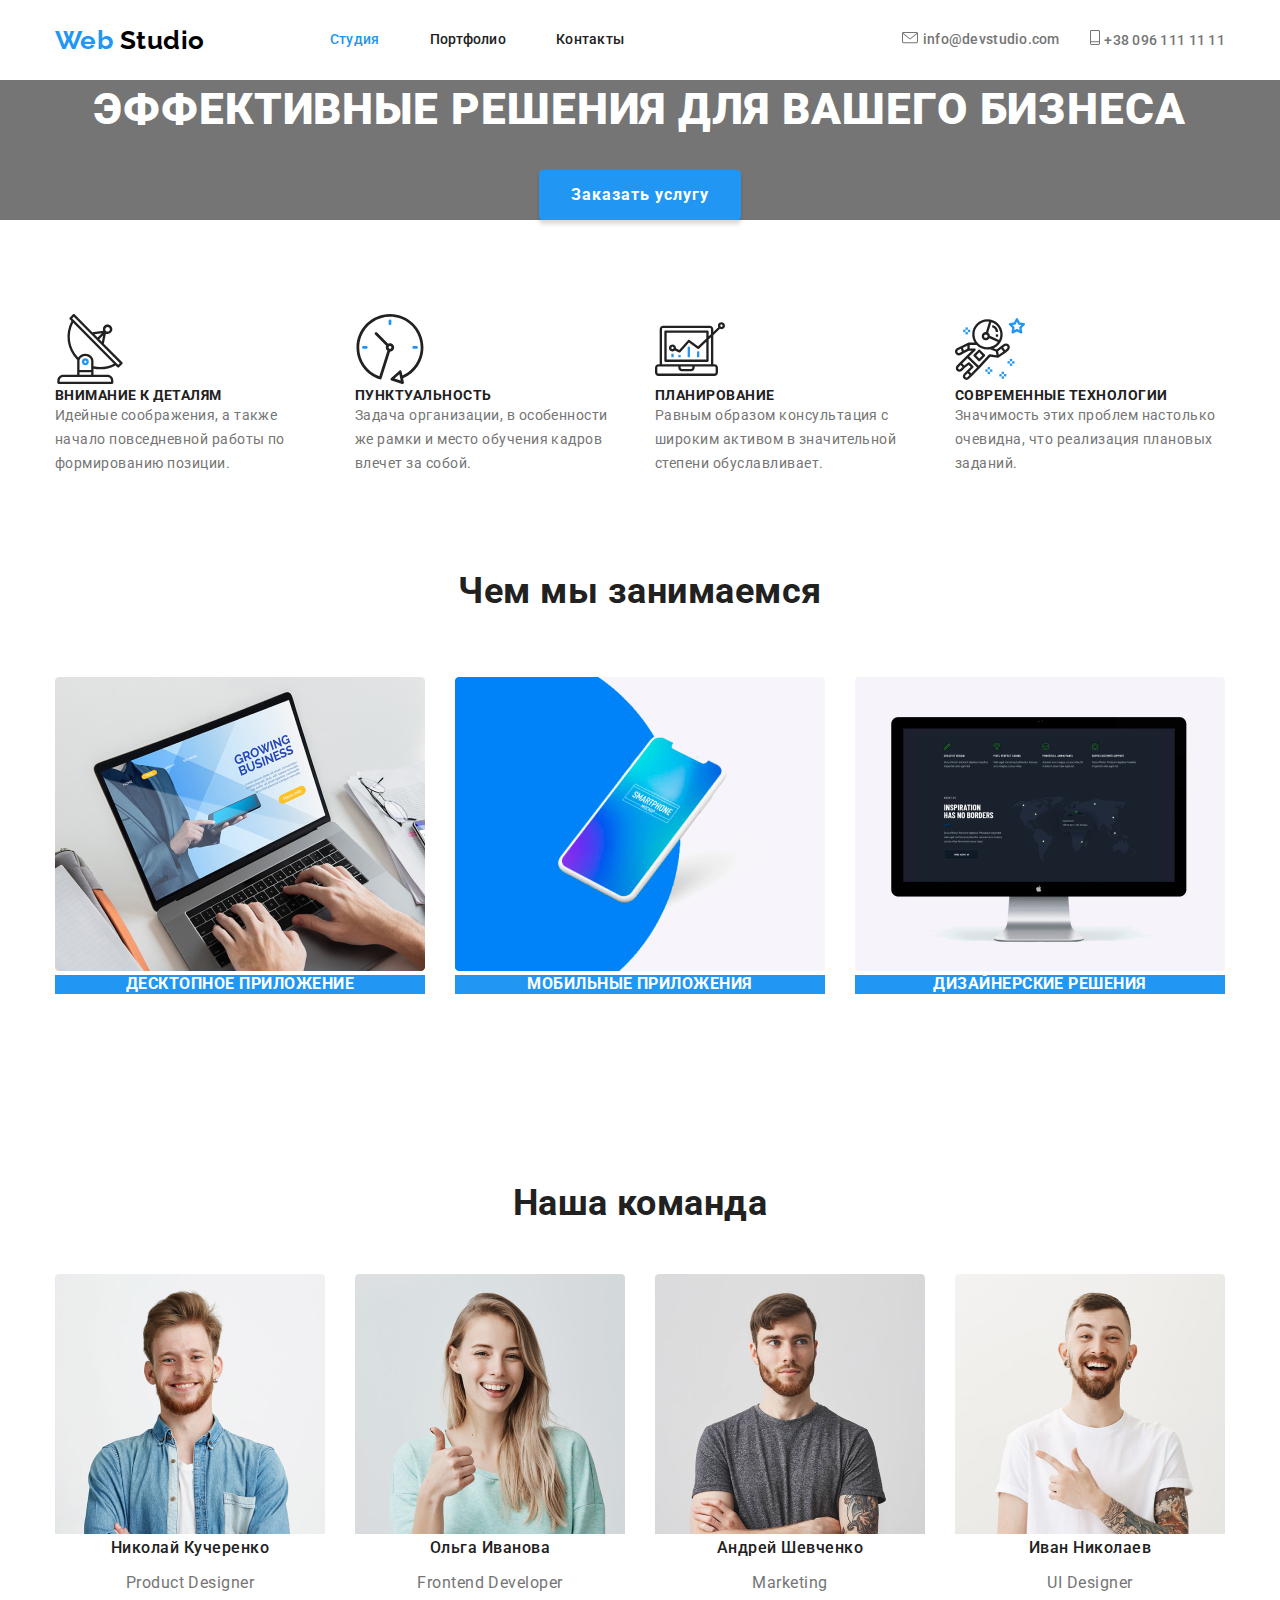
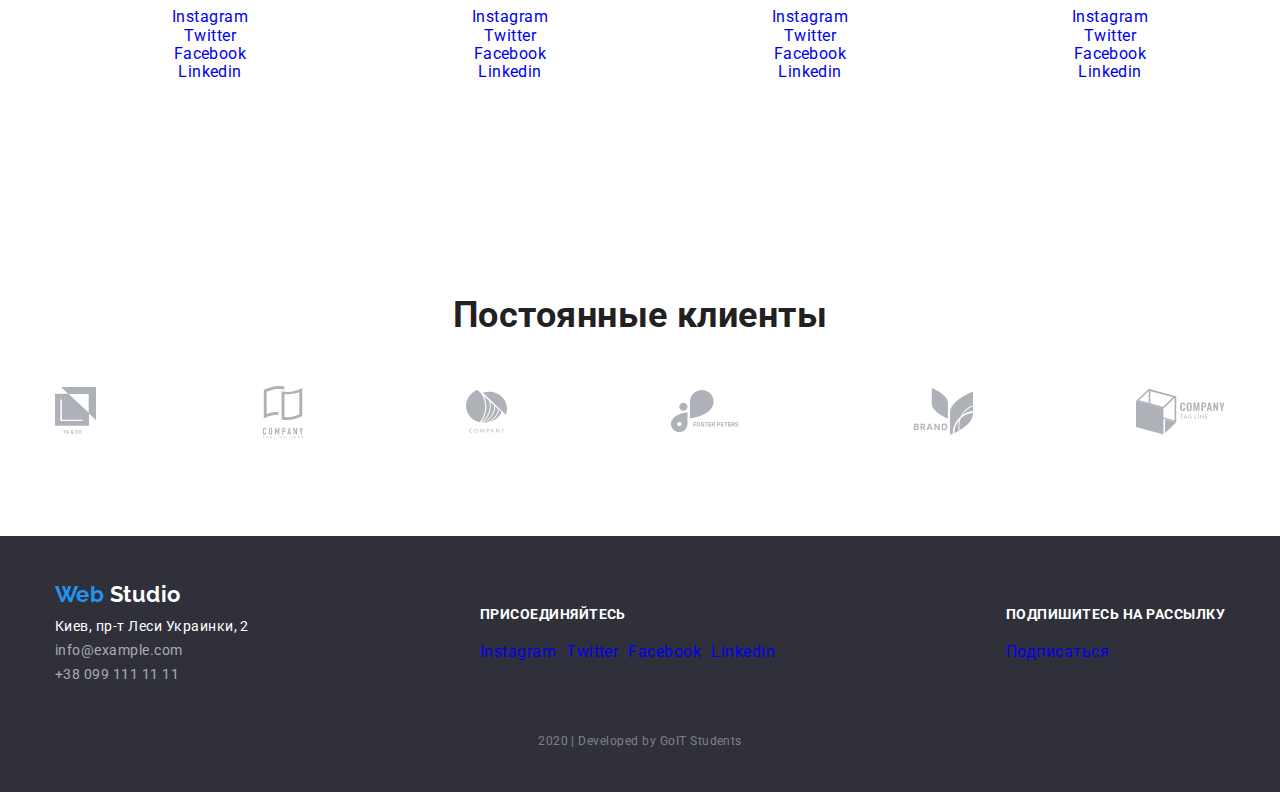
==== index.html @ 5008629b "home-work-3-ready" ====
<!DOCTYPE html>
<html lang="ru">
  <head>
    <meta charset="UTF-8" />
    <meta name="viewport" content="width=device-width, initial-scale=1.0" />
    <title>Web Studio</title>
    <link
      href="https://fonts.googleapis.com/css2?family=Raleway:wght@700&family=Roboto:wght@400;700;900&display=swap"
      rel="stylesheet"
    />
    <link
      rel="stylesheet"
      href="https://cdnjs.cloudflare.com/ajax/libs/modern-normalize/0.6.0/modern-normalize.min.css"
    />
    <link rel="stylesheet" href="./css/styles.css" />
  </head>
  <body>
    <!--Шапка сайта-->
    <header>
      <div class="container header">
        <nav class="main-nav">
          <a class="header-logo" href="./"
            ><span class="logo-blue-part">Web </span>Studio</a
          >
          <ul class="list">
            <li class="item">
              <a class="header-link current" href="#">Студия</a>
            </li>
            <li class="item">
              <a class="header-link" href="./portfolio.html">Портфолио</a>
            </li>
            <li class="item"><a class="header-link" href="#">Контакты</a></li>
          </ul>
        </nav>
        <address class="header-address">
          <ul class="list header-address">
            <li>
              <img src="./images/envelope-icon.svg" alt="" />
              <a class="header-link address" href="mailto:info@devstudio.com"
                >info@devstudio.com</a
              >
            </li>
            <li>
              <img src="./images/phone-icon.svg" alt="" />
              <a class="header-link address" href="tel:+380961111111"
                >+38 096 111 11 11</a
              >
            </li>
          </ul>
        </address>
      </div>
    </header>
    <main>
      <!--Герой-->
      <section class="section-hero">
        <h1 class="hero-title">Эффективные решения для вашего бизнеса</h1>
        <a class="hero-button" href="#">Заказать услугу</a>
      </section>
      <!--Преимущества-->
      <section>
        <div class="container">
          <h2 class="features-title">Наши преимущества</h2>
          <ul class="features-list">
            <li class="feature-item">
              <img src="./images/advantage-1.svg" alt="" />
              <h3 class="feature-title">Внимание к деталям</h3>
              <p class="feature-text">
                Идейные соображения, а также начало повседневной работы по
                формированию позиции.
              </p>
            </li>
            <li class="feature-item">
              <img src="./images/advantage-2.svg" alt="" />
              <h3 class="feature-title">Пунктуальность</h3>
              <p class="feature-text">
                Задача организации, в особенности же рамки и место обучения
                кадров влечет за собой.
              </p>
            </li>
            <li class="feature-item">
              <img src="./images/advantage-3.svg" alt="" />
              <h3 class="feature-title">Планирование</h3>
              <p class="feature-text">
                Равным образом консультация с широким активом в значительной
                степени обуславливает.
              </p>
            </li>
            <li class="feature-item">
              <img src="./images/advantage-4.svg" alt="" />
              <h3 class="feature-title">Современные технологии</h3>
              <p class="feature-text">
                Значимость этих проблем настолько очевидна, что реализация
                плановых заданий.
              </p>
            </li>
          </ul>
        </div>
      </section>
      <!--Наши услуги-->
      <section>
        <div class="container services">
          <h2 class="page-title">Чем мы занимаемся</h2>
          <ul class="services-list">
            <li class="services-item">
              <img src="./images/service-1.jpg" alt="" width="370" />
              <a class="services" href="#"
                ><h3 class="services-title">Десктопное приложение</h3></a
              >
            </li>
            <li class="services-item">
              <img src="./images/service-2.jpg" alt="" width="370" />
              <a class="services" href="#">
                <h3 class="services-title">Мобильные приложения</h3>
              </a>
            </li>
            <li class="services-item">
              <img src="./images/service-3.jpg" alt="" width="370" />
              <a class="services" href="#"
                ><h3 class="services-title">Дизайнерские решения</h3></a
              >
            </li>
          </ul>
        </div>
      </section>
      <!--Наша команда-->
      <section>
        <div class="container our-team">
          <h2 class="page-title">Наша команда</h2>
          <ul class="team-list">
            <li class="team-list-item">
              <img src="./images/team-card-1.jpg" alt="" width="270" />
              <h3 class="team-text name">Николай Кучеренко</h3>
              <p class="team-text position" lang="en">Product Designer</p>
              <ul>
                <li><a href="#" aria-label="Instagram">Instagram</a></li>
                <li><a href="#" aria-label="Twitter">Twitter</a></li>
                <li><a href="#" aria-label="Facebook">Facebook</a></li>
                <li><a href="#" aria-label="Linkedin">Linkedin</a></li>
              </ul>
            </li>
            <li class="team-list-item">
              <img src="./images/team-card-2.jpg" alt="" width="270" />
              <h3 class="team-text name">Ольга Иванова</h3>
              <p class="team-text position" lang="en">Frontend Developer</p>
              <ul>
                <li><a href="#" aria-label="Instagram">Instagram</a></li>
                <li><a href="#" aria-label="Twitter">Twitter</a></li>
                <li><a href="#" aria-label="Facebook">Facebook</a></li>
                <li><a href="#" aria-label="Linkedin">Linkedin</a></li>
              </ul>
            </li>
            <li class="team-list-item">
              <img src="./images/team-card-3.jpg" alt="" width="270" />
              <h3 class="team-text name">Андрей Шевченко</h3>
              <p class="team-text position" lang="en">Marketing</p>
              <ul>
                <li><a href="#" aria-label="Instagram">Instagram</a></li>
                <li><a href="#" aria-label="Twitter">Twitter</a></li>
                <li><a href="#" aria-label="Facebook">Facebook</a></li>
                <li><a href="#" aria-label="Linkedin">Linkedin</a></li>
              </ul>
            </li>
            <li class="team-list-item">
              <img src="./images/team-card-4.jpg" alt="" width="270" />
              <h3 class="team-text name">Иван Николаев</h3>
              <p class="team-text position" lang="en">UI Designer</p>
              <ul>
                <li><a href="#" aria-label="Instagram">Instagram</a></li>
                <li><a href="#" aria-label="Twitter">Twitter</a></li>
                <li><a href="#" aria-label="Facebook">Facebook</a></li>
                <li><a href="#" aria-label="Linkedin">Linkedin</a></li>
              </ul>
            </li>
          </ul>
        </div>
      </section>
      <!--Постоянные клиенты-->
      <section>
        <div class="container">
          <h2 class="page-title clients">Постоянные клиенты</h2>
          <ul class="our-clients">
            <li>
              <a href="#"
                ><img src="./images/logo-1.svg" alt="Первая компания"
              /></a>
            </li>
            <li>
              <a href="#"
                ><img src="./images/logo-2.svg" alt="Вторая компания"
              /></a>
            </li>
            <li>
              <a href="#"
                ><img src="./images/logo-3.svg" alt="Третья компания"
              /></a>
            </li>
            <li>
              <a href="#"
                ><img src="./images/logo-4.svg" alt="Четвертая компания"
              /></a>
            </li>
            <li>
              <a href="#"
                ><img src="./images/logo-5.svg" alt="Пятая компания"
              /></a>
            </li>
            <li>
              <a href="#"
                ><img src="./images/logo-6.svg" alt="Шестая компания"
              /></a>
            </li>
          </ul>
        </div>
      </section>
    </main>
    <!--Футер-->
    <footer>
      <div class="container footer">
        <div>
          <p class="footer-logo">
            <span class="logo-blue-part">Web </span>Studio
          </p>
          <address class="footer-address">
            <a
              class="street-address"
              href="https://goo.gl/maps/AHvPFj1Ru8a15xB27"
              >Киев, пр-т Леси Украинки, 2</a
            ><br />
            <a class="footer-contact" href="mailto:info@example.com">
              info@example.com </a
            ><br />
            <a class="footer-contact" href="tel:+380961111111">
              +38 099 111 11 11</a
            >
          </address>
        </div>
        <div>
          <h2 class="footer-invitations">Присоединяйтесь</h2>
          <ul class="footer-invitations-list">
            <li><a href="#" aria-label="Instagram">Instagram</a></li>
            <li><a href="#" aria-label="Twitter">Twitter</a></li>
            <li><a href="#" aria-label="Facebook">Facebook</a></li>
            <li><a href="#" aria-label="Linkedin">Linkedin</a></li>
          </ul>
        </div>
        <div>
          <h2 class="footer-invitations">Подпишитесь на рассылку</h2>
          <a href="#">Подписаться</a>
        </div>
      </div>
      <p class="developer-name">2020 | Developed by GoIT Students</p>
    </footer>
  </body>
</html>
---- css/styles.css ----
:root {
  --primary-text-color: #757575;
  --title-text-color: #212121;
  --primary-blue-color: #2196f3;
  --logo-studio-color: #000000;
  --primary-white-color: #ffffff;
  --footer-address-color: rgba(255, 255, 255, 0.6);
  box-sizing: border-box;
}
body {
  font-family: Roboto, sans-serif;
  background-color: var(--primary-white-color);
  letter-spacing: 0.03em;
  color: var(--primary-text-color);
}
*,
*::before,
*::after {
  box-sizing: inherit;
}
li {
  list-style: none;
}
a {
  text-decoration: none;
}
h1,
h2,
h3,
h4 {
  margin-top: 0;
  margin-bottom: 0;
}
.list {
  margin-top: 0;
  margin-bottom: 0;
}
/*header*/
.container {
  width: 1200px;
  padding-left: 15px;
  padding-right: 15px;
  margin: 0 auto;
}
.header {
  display: flex;
  align-items: center;
}
.container .header ul {
  margin-top: 0;
  margin-bottom: 0;
}
.main-nav {
  display: flex;
  align-items: inherit;
}
.list {
  display: flex;
}
.list .item + .item {
  margin-left: 50px;
}
.header-logo {
  margin-right: 85px;

  font-family: Raleway;
  font-weight: 700;
  font-size: 26px;
  line-height: 1.19;
  color: var(--logo-studio-color);
}
.logo-blue-part {
  color: var(--primary-blue-color);
}
.header-link {
  font-weight: 500;
  font-size: 14px;
  line-height: 1.14;
  letter-spacing: 0.02em;
  color: var(--title-text-color);
}
.header-link:hover,
.header-link:focus {
  color: var(--primary-blue-color);
}
.header-link.current {
  color: var(--primary-blue-color);
}
.main-nav .header-link {
  display: block;
  padding-top: 32px;
  padding-bottom: 32px;
}
.header-address {
  margin-left: auto;
  display: flex;
}
.header-address li + li {
  margin-left: 30px;
}
.address {
  color: var(--primary-text-color);
  font-style: normal;
}
/*Hero*/
.section-hero {
  text-align: center;
  color: var(--primary-white-color);
  background-color: var(--primary-text-color);
  letter-spacing: 0.06em;
}
.hero-title {
  margin-bottom: 30px;

  font-weight: 900;
  font-size: 44px;
  line-height: 1.36;
  text-transform: uppercase;
}
.hero-button {
  display: inline-block;
  border-radius: 4px;
  padding: 10px 32px;

  min-width: 200px;
  background-color: var(--primary-blue-color);
  box-shadow: 0px 4px 4px rgba(0, 0, 0, 0.15);

  font-weight: 700;
  font-size: 16px;
  line-height: 1.87;
  color: inherit;
  text-align: center;
}
/*Features*/
.features-list {
  display: flex;
  padding: 0;
  justify-content: space-between;
  margin-top: 94px;
  margin-bottom: 94px;
}
.feature-item {
  width: calc((100% - 90px) / 4);
}
.feature-item:not(:last-child) {
  margin-right: 30px;
}
.features-title {
  display: none;
}
.feature-title {
  font-weight: 700;
  font-size: 14px;
  line-height: 1.14;
  text-transform: uppercase;
  color: var(--title-text-color);
}
.feature-text {
  font-size: 14px;
  line-height: 1.71;
  margin: 0;
}
/*Services*/
.services {
  margin-bottom: 94px;
}
.services-list {
  display: flex;
  align-items: center;
  justify-content: space-between;
  margin: -15px;
  margin-top: 50px;
  padding-left: 0;
}
.services-item {
  width: 370px;
  margin: 15px;
}
.page-title {
  font-weight: 700;
  font-size: 36px;
  line-height: 1.17;
  text-align: center;
  color: var(--title-text-color);
}
.services {
  text-align: center;
  font-weight: bold;
  font-size: 14px;
  line-height: 1.14;
  color: var(--primary-white-color);
}
.services-title {
  width: 370px;

  background-color: var(--primary-blue-color);
  text-transform: uppercase;
}
/*Our team*/
.our-team {
  text-align: center;
  padding-top: 94px;
  padding-bottom: 94px;
  margin-bottom: 94px;
}
.team-list {
  display: flex;
  align-items: center;
  padding: 0;
  padding-bottom: 24px;
  justify-content: space-between;
  margin-top: 50px;
  margin-bottom: 0px;
}
.team-list-item {
  width: calc((100% - 90px) / 4);
}
.team-list-item:not(:last-child) {
  margin-right: 30px;
}
.team-text {
  font-size: 16px;
  line-height: 1.19;
}
.name {
  color: var(--title-text-color);
  font-weight: 500;
}
/*Постоянные клиенты*/
.our-clients {
  display: flex;
  align-items: center;
  justify-content: space-between;
  padding: 0;
  margin-top: 50px;
  margin-bottom: 94px;
}
/*Footer*/
footer {
  background-color: #2f303a;
  margin-top: 94px;
  padding-bottom: 27px;
}
.footer {
  display: flex;
  align-items: center;
  justify-content: space-between;
  padding-top: 45px;
  padding-bottom: 24px;
}
.footer ul {
  padding: 0;
  margin: 0;
}
.footer-invitations-list {
  display: flex;
  align-items: center;
  padding: 0;
}
.footer-invitations-list li:not(:last-child) {
  margin-right: 10px;
}
.footer-logo {
  margin: 0;
  margin-bottom: 8px;

  font-family: Raleway;
  font-weight: 700;
  font-size: 22px;
  line-height: 1.19;
  color: var(--primary-white-color);
}
.footer-address {
  font-size: 14px;
  line-height: 1.71;
  font-style: normal;
}
.street-address {
  color: var(--primary-white-color);
}
.street-address:hover {
  color: var(--primary-blue-color);
}
.footer-contact {
  color: var(--footer-address-color);
  margin-top: 9px;
}
.footer-contact:hover,
.footer-contact:focus {
  color: var(--primary-blue-color);
}
.footer-invitations {
  margin-bottom: 20px;

  font-weight: 700;
  font-size: 14px;
  line-height: 1.14;
  text-transform: uppercase;
  color: var(--primary-white-color);
}
.developer-name {
  margin-top: 18px;

  font-size: 12px;
  line-height: 2;
  text-align: center;
  color: rgba(255, 255, 255, 0.4);
}
/*Portfolio*/
.page-filter {
  padding: 6px 22px;
  border: transparent;
  border-radius: 4px;

  font-weight: 500;
  font-size: 16px;
  line-height: 1.63;
  text-align: center;
  color: var(--title-text-color);
}
.projects-list > li:not(:last-child) {
  margin-right: 30px;
}
.page-filter:hover,
.page-filter:focus {
  color: var(--primary-white-color);
  background-color: var(--primary-blue-color);
}
/*main-content*/
.projects {
  text-align: center;
  margin-top: 93px;
}
.projects h1 {
  display: none;
}
.projects-list {
  display: flex;
  width: 611px;
  margin: auto;
  padding-left: 0px;
  padding-right: 0px;
  align-items: center;
  justify-content: space-between;
}
.projects-list-item {
  display: inline-block;
  width: calc((100%-120px)) / 5;
  min-width: 73px;
  white-space: nowrap;
}
.project-examples {
  display: flex;
  align-items: center;
  flex-wrap: wrap;
  margin: 0;
  padding: 0;
  margin-top: 50px;

  text-align: left;
}
.projects-examples-item {
  width: calc((100% - 60px) / 3);
  margin: 0;
}
.projects-examples-item:not(:nth-child(3n)) {
  margin-right: 30px;
}
.projects-examples-item:not(:nth-last-child(-n + 3)) {
  margin-bottom: 30px;
}
.projects-examples-title {
  margin: 20px 24px;
}
.portfolio-title {
  font-weight: 700;
  font-size: 18px;
  line-height: 2;
  letter-spacing: 0.06em;
  color: var(--title-text-color);
}
.project-examples p {
  font-size: 16px;
  line-height: 1.88;
  color: var(--primary-text-color);
  margin: 0px;
}
.projects-examples-item > a > p {
  display: none;
}
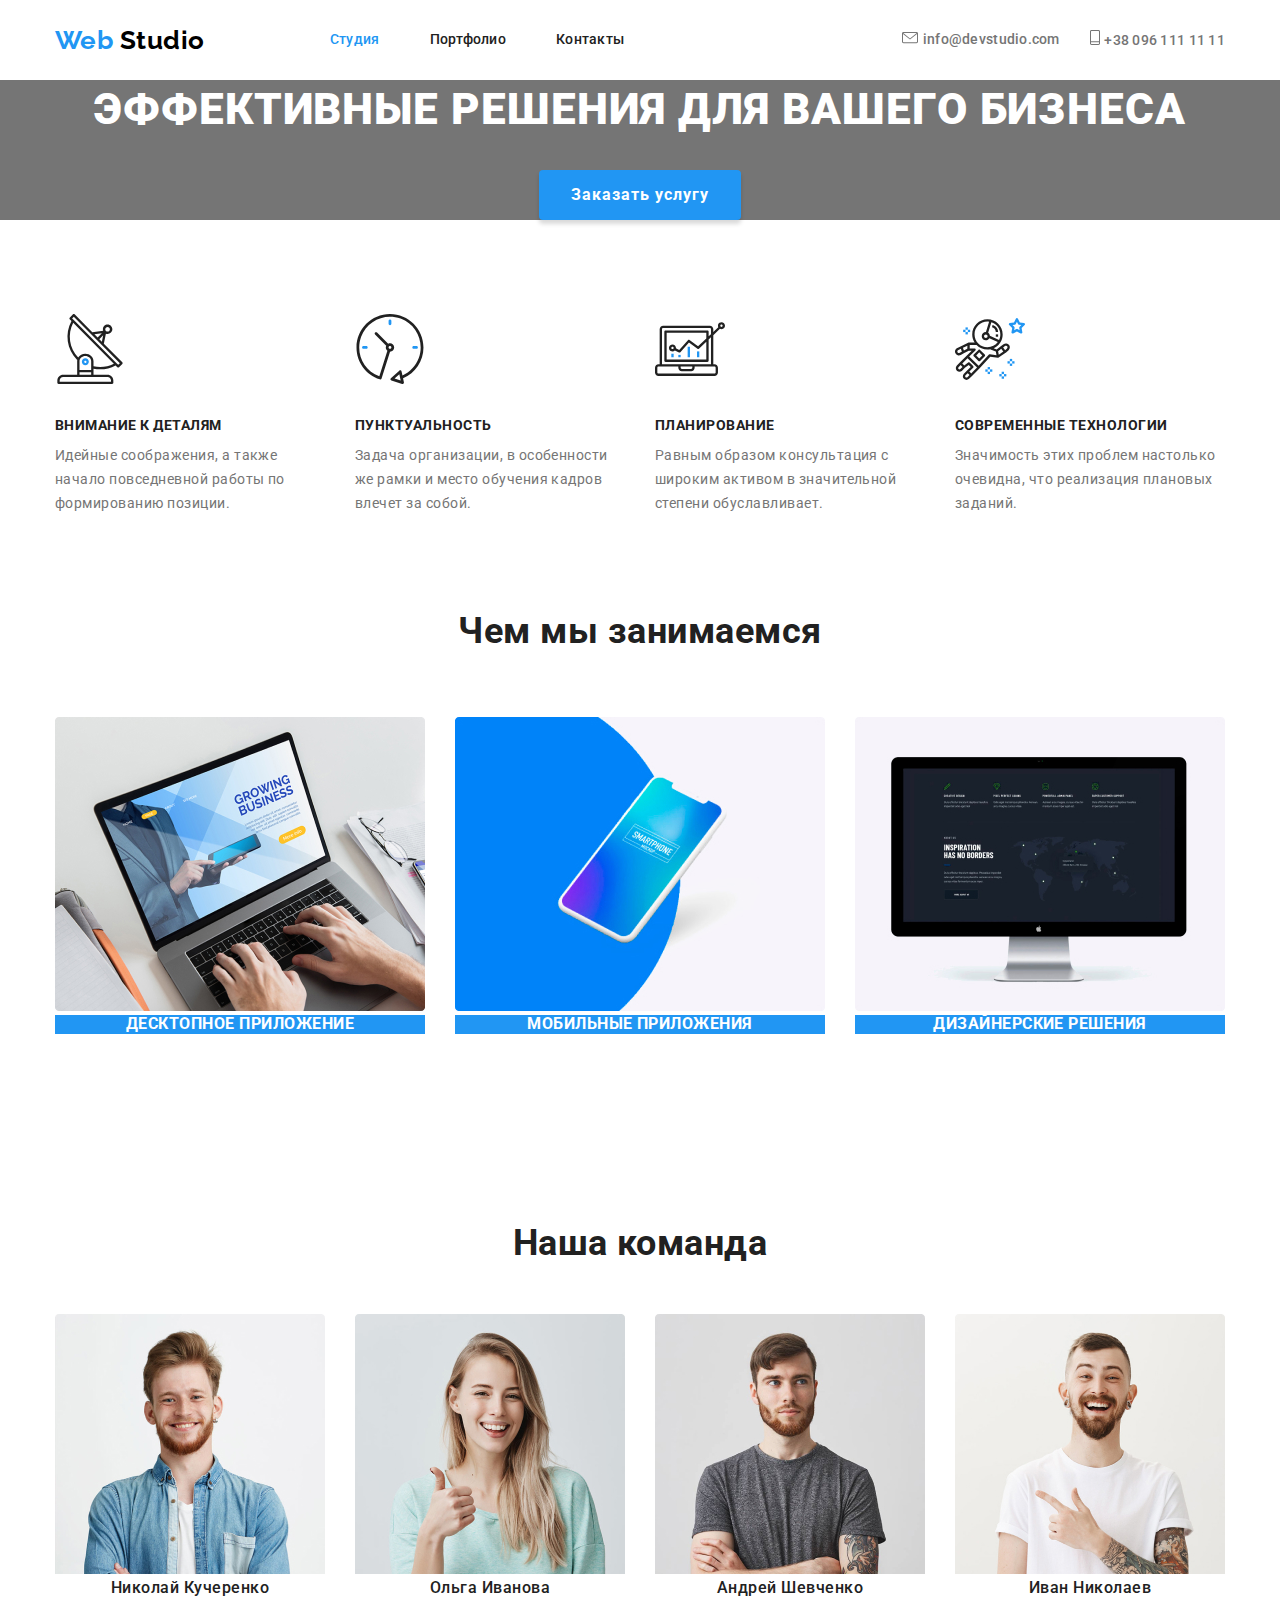
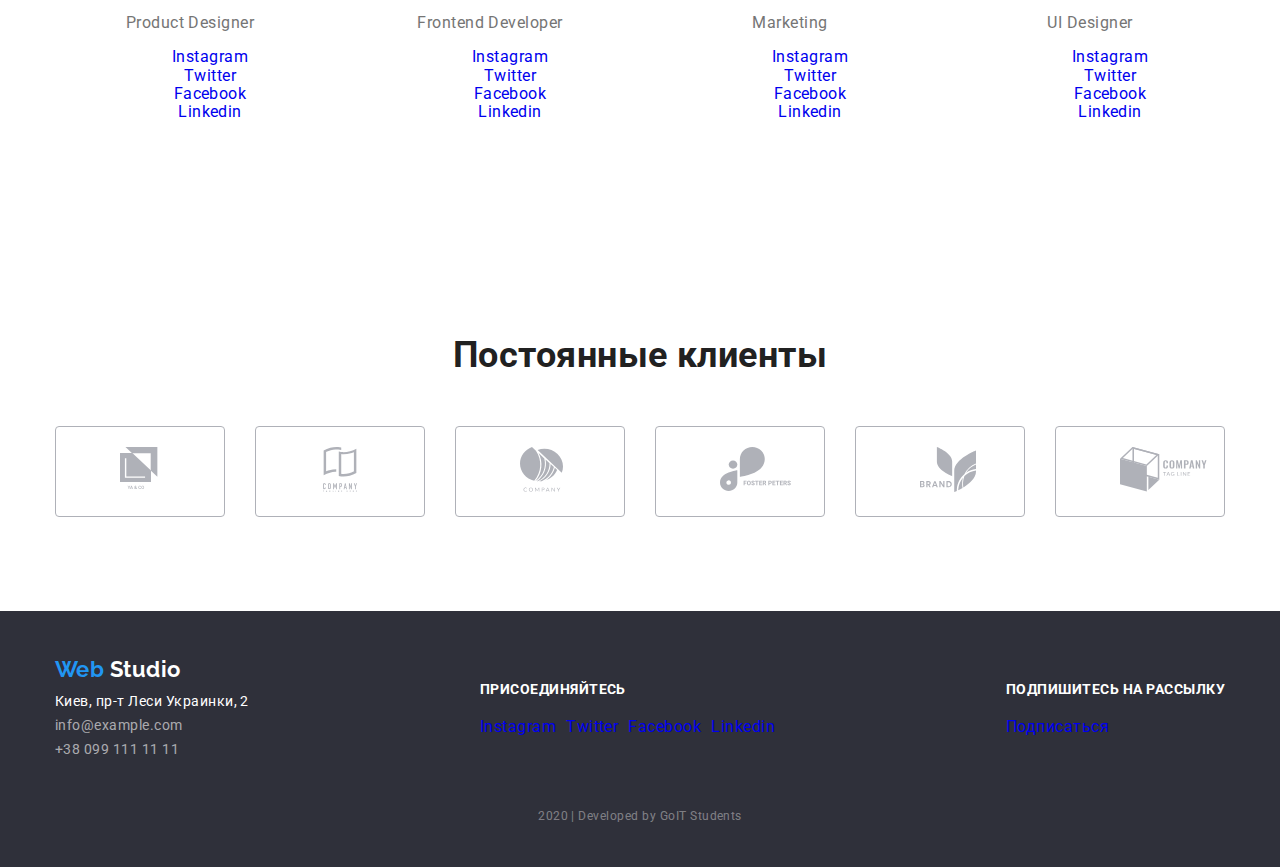
==== commit c8631c7d: "home-work-our-clients" ====
--- a/index.html
+++ b/index.html
@@ -181,32 +181,50 @@
           <ul class="our-clients">
             <li>
               <a href="#"
-                ><img src="./images/logo-1.svg" alt="Первая компания"
-              /></a>
-            </li>
-            <li>
-              <a href="#"
-                ><img src="./images/logo-2.svg" alt="Вторая компания"
-              /></a>
-            </li>
-            <li>
-              <a href="#"
-                ><img src="./images/logo-3.svg" alt="Третья компания"
-              /></a>
-            </li>
-            <li>
-              <a href="#"
-                ><img src="./images/logo-4.svg" alt="Четвертая компания"
-              /></a>
-            </li>
-            <li>
-              <a href="#"
-                ><img src="./images/logo-5.svg" alt="Пятая компания"
-              /></a>
-            </li>
-            <li>
-              <a href="#"
-                ><img src="./images/logo-6.svg" alt="Шестая компания"
+                ><img
+                  src="./images/logo-1.svg"
+                  alt="Первая компания"
+                  height="45px"
+              /></a>
+            </li>
+            <li>
+              <a href="#"
+                ><img
+                  src="./images/logo-2.svg"
+                  alt="Вторая компания"
+                  height="45px"
+              /></a>
+            </li>
+            <li>
+              <a href="#"
+                ><img
+                  src="./images/logo-3.svg"
+                  alt="Третья компания"
+                  height="45px"
+              /></a>
+            </li>
+            <li>
+              <a href="#"
+                ><img
+                  src="./images/logo-4.svg"
+                  alt="Четвертая компания"
+                  height="45px"
+              /></a>
+            </li>
+            <li>
+              <a href="#"
+                ><img
+                  src="./images/logo-5.svg"
+                  alt="Пятая компания"
+                  height="45px"
+              /></a>
+            </li>
+            <li>
+              <a href="#"
+                ><img
+                  src="./images/logo-6.svg"
+                  alt="Шестая компания"
+                  height="45px"
               /></a>
             </li>
           </ul>
--- a/css/styles.css
+++ b/css/styles.css
@@ -150,6 +150,8 @@
   display: none;
 }
 .feature-title {
+  margin-top: 30px;
+
   font-weight: 700;
   font-size: 14px;
   line-height: 1.14;
@@ -160,6 +162,7 @@
   font-size: 14px;
   line-height: 1.71;
   margin: 0;
+  margin-top: 10px;
 }
 /*Services*/
 .services {
@@ -235,6 +238,16 @@
   padding: 0;
   margin-top: 50px;
   margin-bottom: 94px;
+}
+.our-clients li {
+  border-radius: 4px;
+  border: 1px solid #afb1b8;
+  min-width: 170px;
+  padding: 20px 64px;
+  text-align: center;
+}
+.our-clients li:not(:last-child) {
+  margin-right: 30px;
 }
 /*Footer*/
 footer {
